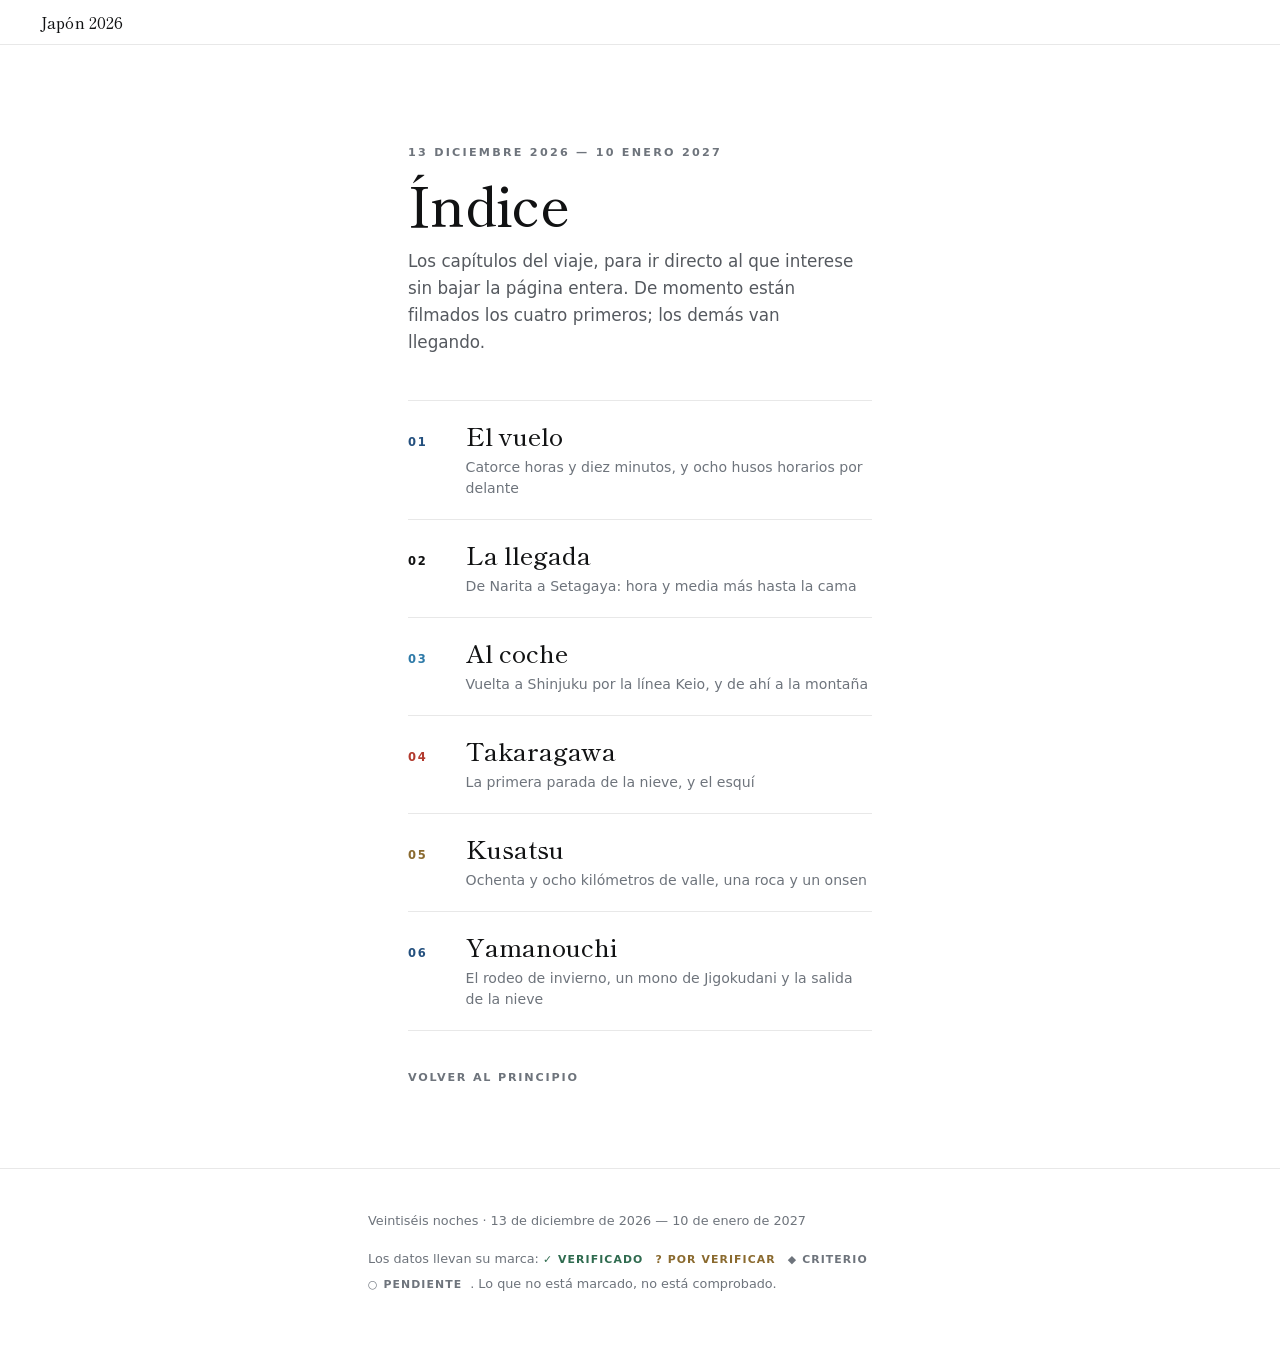
==== indice.html @ 64acca8c "Quita los fundidos del acto 6: en esta pelicula las cosas llegan, no aparecen Tercera ronda de Kiko " ====
<!doctype html>
<html lang="es">
<head>
<meta charset="utf-8">
<meta name="viewport" content="width=device-width, initial-scale=1, viewport-fit=cover">
<title>Índice · Viaje a Japón 2026</title>
<meta name="description" content="Los capítulos del viaje, para ir directo al que interese sin bajar la página entera.">
<meta name="color-scheme" content="light">
<meta name="theme-color" content="#ffffff">
<link rel="preload" href="tipo/shippori-mincho-500-latin.woff2" as="font" type="font/woff2" crossorigin>
<link rel="stylesheet" href="css/base.css?v=d2b235f8">
<link rel="stylesheet" href="css/texto.css?v=d2b235f8">
</head>

<body class="pagina-indice">

<a class="saltar-al-contenido" href="#lista">Saltar al contenido</a>

<header class="barra visible posada">
  <p class="barra-titulo"><a href="index.html">Japón 2026</a></p>
</header>

<main class="indice">
  <div class="indice-cabecera">
    <p class="sobre">13 diciembre 2026 &mdash; 10 enero 2027</p>
    <h1>Índice</h1>
    <p class="entradilla">Los capítulos del viaje, para ir directo al que interese sin bajar la
      página entera. De momento están filmados los cuatro primeros; los demás van llegando.</p>
  </div>

  <ol class="lista-capitulos" id="lista">
    <li>
      <a href="index.html#vuelo">
        <span class="n">01</span>
        <span class="t">El vuelo</span>
        <span class="d">Catorce horas y diez minutos, y ocho husos horarios por delante</span>
      </a>
    </li>
    <li>
      <a href="index.html#llegada">
        <span class="n">02</span>
        <span class="t">La llegada</span>
        <span class="d">De Narita a Setagaya: hora y media más hasta la cama</span>
      </a>
    </li>
    <li>
      <a href="index.html#al-coche">
        <span class="n">03</span>
        <span class="t">Al coche</span>
        <span class="d">Vuelta a Shinjuku por la línea Keio, y de ahí a la montaña</span>
      </a>
    </li>
    <li>
      <a href="index.html#takaragawa">
        <span class="n">04</span>
        <span class="t">Takaragawa</span>
        <span class="d">La primera parada de la nieve, y el esquí</span>
      </a>
    </li>
    <li>
      <a href="index.html#kusatsu">
        <span class="n">05</span>
        <span class="t">Kusatsu</span>
        <span class="d">Ochenta y ocho kilómetros de valle, una roca y un onsen</span>
      </a>
    </li>
    <li>
      <a href="index.html#yamanouchi">
        <span class="n">06</span>
        <span class="t">Yamanouchi</span>
        <span class="d">El rodeo de invierno, un mono de Jigokudani y la salida de la nieve</span>
      </a>
    </li>
  </ol>

  <p class="indice-pie"><a href="index.html">Volver al principio</a></p>
</main>

<footer class="pie">
  <p>Veintiséis noches · 13 de diciembre de 2026 &mdash; 10 de enero de 2027</p>
  <p class="pie-nota">Los datos llevan su marca: <span class="marca m-ok">✓ verificado</span>
    <span class="marca m-duda">? por verificar</span>
    <span class="marca m-crit">◆ criterio</span>
    <span class="marca m-pend">○ pendiente</span>. Lo que no está marcado, no está comprobado.</p>
</footer>

</body>
</html>
---- css/base.css ----
@charset "utf-8";
/* ==========================================================================
   base.css · Tokens, tipografía y los muebles de siempre
   --------------------------------------------------------------------------
   Normas que aplica: web-nueva/NORMAS.md § 1 (blanco impoluto, nada
   cuadriculado) y § 6 (accesibilidad).
   🚨 Tema claro y solo claro, aunque el sistema pida oscuro. Lo decidió Kiko el
   15 de septiembre: «no lo dejes cambiar para respetar la estética».
   ========================================================================== */

@font-face {
  font-family: 'Shippori Mincho';
  src: url('../tipo/shippori-mincho-500-latin.woff2') format('woff2');
  font-weight: 500;
  font-style: normal;
  font-display: swap;
  unicode-range: U+0000-00FF, U+0131, U+0152-0153, U+2000-206F, U+20AC, U+2122, U+2212;
}

/* ==========================================================================
   1 · Tokens
   ========================================================================== */
:root {
  --papel: #ffffff;
  --papel-hondo: #fafafa;
  --tinta: #111213;
  --tinta-suave: #55595f;
  --tenue: #6e747c;
  --pelo: #e8e8e8;
  --pelo-fuerte: #d4d4d4;

  --acento: #24507e;
  --ok: #2f6b4f;
  --duda: #8a6a2f;
  --crit: #6e747c;
  --pend: #6e747c;

  --f-display: 'Shippori Mincho', 'Hiragino Mincho ProN', 'Yu Mincho', Georgia, 'Times New Roman', serif;
  --f-texto: system-ui, -apple-system, 'Segoe UI', Roboto, 'Helvetica Neue', Arial, sans-serif;

  --medida: 34rem;
  --aire: clamp(4rem, 12vh, 9rem);
  --lado: clamp(1.25rem, 6vw, 2.5rem);

  /* 🚨 LA LÍNEA DEL SUELO DEL DIBUJO, y vive aquí arriba porque la usan DOS
     sitios que no se ven entre sí: la capa del dibujo (#dibujo, donde se apoyan
     el tren, el coche y los árboles) y el texto de los actos, que tiene que
     saber dónde acaba el paisaje para ponerse debajo y no encima.
     Estaba solo en la capa del dibujo, y desde el texto var(--suelo) no
     resolvía: caía siempre en su valor de reserva, así que el lazo entre las
     dos cosas era mentira aunque el código dijera lo contrario. */
  --suelo: 68%;

  /* 🚨 Y LO ALTO QUE ES EL PAISAJE, por el mismo motivo exacto. Es la altura de
     las bandas de fondo —la ciudad, el bosque y el bosque nevado—, que cuelgan
     hacia arriba desde la línea del suelo. La declara `.d-fondo` en
     actos/03-al-coche.css y la necesita también el texto del acto 5, que en ese
     acto NO puede ponerse debajo del suelo —ahí el suelo es el borde de abajo
     de la pantalla y no hay debajo— y tiene que ponerse por encima de las
     copas. Escrito dos veces, el día que el bosque cambie de alto el texto se
     queda dentro de los árboles y nadie sabe por qué.
     Va en vmin, como todo el dibujo: ver la nota de la unidad en 03-al-coche.css.
     🚨 Y NO SE TOCA SOLA: el ancho de cada copia de banda (118,2u) sale de esta
     altura por la proporción 600/274 de su viewBox. Si esto cambia, cambia
     `.d-banda svg` en 03-al-coche.css o el bucle del fondo se ve. */
  --banda-alto: 54vmin;

  /* El mapa: línea de pelo, nunca mancha */
  --mapa-linea: #c9ced6;
  --mapa-costa: #a9b2bd;
}

/* Acentos por capítulo — solo trazos y detalles, nunca fondos (§ 1) */
[data-cap='nieve']  { --acento: #2e7aa8; }
[data-cap='kioto']  { --acento: #b23a2e; }
[data-cap='anno']   { --acento: #8a6a2f; }
[data-cap='vuelta'] { --acento: #24507e; }

/* ==========================================================================
   2 · Base
   ========================================================================== */
*, *::before, *::after { box-sizing: border-box; }

html {
  overflow-x: clip;               /* clip y no hidden: hidden rompe position:sticky */
  scroll-behavior: smooth;
  -webkit-text-size-adjust: 100%;
}

body {
  margin: 0;
  background: var(--papel);
  color: var(--tinta);
  font-family: var(--f-texto);
  font-size: 1.0625rem;
  line-height: 1.65;
  -webkit-font-smoothing: antialiased;
  overflow-x: clip;
}

h1, h2, h3 {
  font-family: var(--f-display);
  font-weight: 500;
  line-height: 1.1;
  margin: 0;
  letter-spacing: -0.012em;
  text-wrap: balance;
}
p { margin: 0; }
ul, ol { margin: 0; padding-left: 1.1rem; }
li + li { margin-top: .5rem; }

a { color: var(--acento); text-underline-offset: .18em; }

:where(a, button, summary):focus-visible {
  outline: 2px solid var(--acento);
  outline-offset: 3px;
  border-radius: 1px;
}

.saltar-al-contenido {
  position: absolute;
  left: -9999px;
  top: 0;
  background: var(--papel);
  color: var(--tinta);
  padding: .8rem 1.1rem;
  z-index: 100;
}
.saltar-al-contenido:focus { left: .5rem; top: .5rem; }

/* Eyebrow: versalitas pequeñas, el recurso tipográfico en vez de etiquetas */
.sobre {
  font-size: .7rem;
  letter-spacing: .2em;
  text-transform: uppercase;
  color: var(--tenue);
  font-weight: 600;
}
.sobre .num {
  color: var(--acento);
  margin-right: .5rem;
  font-variant-numeric: tabular-nums;
}

/* ==========================================================================
   3 · Sin JavaScript
   --------------------------------------------------------------------------
   🚨 Desde el 16 de septiembre la web NECESITA JavaScript: es una película de
   scroll y no puede existir sin él (NORMAS § 11.2). Lo que no puede pasar nunca
   es que salga una pantalla en blanco, así que esto lo explica y lleva al
   índice, que sí es un documento normal.
   ========================================================================== */
.sin-js {
  position: relative;
  z-index: 60;
  max-width: var(--medida);
  margin: 0 auto;
  padding: 7rem var(--lado) 2rem;
  border-bottom: 1px solid var(--pelo);
  color: var(--tinta-suave);
}
.sin-js p + p { margin-top: .8rem; }

/* ==========================================================================
   4 · Barra
   ========================================================================== */
.barra {
  position: fixed;
  inset: 0 0 auto 0;
  z-index: 40;
  display: flex;
  align-items: center;
  justify-content: space-between;
  gap: 1rem;
  padding: .6rem var(--lado);
  padding-top: max(.6rem, env(safe-area-inset-top));
  background: color-mix(in srgb, var(--papel) 88%, transparent);
  backdrop-filter: blur(10px);
  border-bottom: 1px solid transparent;
  transition: opacity .4s ease, transform .4s ease, border-color .4s ease;
}
.barra-titulo {
  font-family: var(--f-display);
  font-size: .95rem;
  letter-spacing: .01em;
}
.barra-titulo a { color: var(--tinta); text-decoration: none; }
.barra.posada { border-bottom-color: var(--pelo); }

/* Durante la portada estorba: solo se esconde si el JavaScript está vivo */
.anim .barra { opacity: 0; transform: translateY(-100%); pointer-events: none; }
.anim .barra.visible { opacity: 1; transform: none; pointer-events: auto; }

/* ==========================================================================
   5 · Raíl de progreso
   ========================================================================== */
.rail {
  position: fixed;
  right: max(.55rem, env(safe-area-inset-right));
  top: 50%;
  transform: translateY(-50%);
  z-index: 30;
  opacity: 0;
  transition: opacity .4s ease;
  pointer-events: none;
}
.rail.visible { opacity: 1; pointer-events: auto; }
/* Por debajo de 360 px no cabe sin tocar el texto: fuera */
@media (max-width: 22.5rem) { .rail { display: none; } }
.rail ol { list-style: none; margin: 0; padding: 0; }
.rail li + li { margin-top: 0; }
.rail a {
  display: flex;
  align-items: center;
  justify-content: flex-end;
  gap: .55rem;
  padding: .42rem .3rem;
  text-decoration: none;
  color: var(--tenue);
}
.rail a::after {
  content: '';
  width: 5px;
  height: 5px;
  border-radius: 50%;
  background: var(--pelo-fuerte);
  transition: background .3s ease, transform .3s ease;
}
/* En móvil el raíl es SOLO puntos: la etiqueta se comía el contenido de al lado */
.rail a span {
  position: absolute;
  width: 1px;
  height: 1px;
  overflow: hidden;
  clip-path: inset(50%);
  white-space: nowrap;
}
.rail a[aria-current='true']::after { background: var(--acento); transform: scale(1.7); }
.rail a[aria-current='true'] { color: var(--tinta); }

/* ==========================================================================
   6 · Pie
   ========================================================================== */
.pie {
  position: relative;
  z-index: 2;
  background: var(--papel);
  border-top: 1px solid var(--pelo);
  margin-top: var(--aire);
  padding: 2.6rem var(--lado) calc(3rem + env(safe-area-inset-bottom));
  color: var(--tenue);
  font-size: .8rem;
}
.pie > * { max-width: var(--medida); margin-inline: auto; }
.pie-nota { margin-top: .9rem; line-height: 2; }
.pie-nota .marca { margin-left: 0; margin-right: .5rem; }

/* ==========================================================================
   7 · Pantallas grandes
   ========================================================================== */
@media (min-width: 60rem) {
  body { font-size: 1.1rem; }
  .rail { right: 1.6rem; }
  .rail a span {
    position: static;
    width: auto;
    height: auto;
    clip-path: none;
    overflow: visible;
    font-size: .65rem;
    letter-spacing: .14em;
    text-transform: uppercase;
    font-weight: 600;
    opacity: 0;
    transform: translateX(.4rem);
    transition: opacity .3s ease, transform .3s ease;
  }
  .rail a[aria-current='true'] span,
  .rail:hover a span,
  .rail a:focus-visible span { opacity: 1; transform: none; }
}

/* ==========================================================================
   8 · Movimiento reducido (§ 6)
   --------------------------------------------------------------------------
   La película se detiene y la página se recorre entera leyendo. Esta norma se
   queda porque es accesibilidad, no purismo.
   ========================================================================== */
@media (prefers-reduced-motion: reduce) {
  html { scroll-behavior: auto; }
  *, *::before, *::after {
    animation-duration: .001ms !important;
    animation-iteration-count: 1 !important;
    transition-duration: .001ms !important;
  }
}
---- css/texto.css ----
@charset "utf-8";
/* ==========================================================================
   texto.css · Los datos, las marcas y los capítulos que aún no son película
   --------------------------------------------------------------------------
   🚨 Aquí manda el blanco impoluto de NORMAS § 1, sin excepciones: ni tarjetas,
   ni rejillas, ni fondos de color, ni tablas con celdas marcadas. El color de
   caricatura entra en el dibujo, no en el texto → § 1, «dónde entra el color».
   ========================================================================== */

/* ==========================================================================
   1 · Marcas de fiabilidad — texto con color, sin fondo ni recuadro
   ========================================================================== */
.marca {
  font-size: .68rem;
  letter-spacing: .1em;
  text-transform: uppercase;
  font-weight: 600;
  white-space: nowrap;
  margin-left: .35rem;
}
.m-ok   { color: var(--ok); }
.m-duda { color: var(--duda); }
.m-crit { color: var(--crit); }
.m-pend { color: var(--pend); }

/* ==========================================================================
   2 · Filas de pelo: una línea de 1 px y aire, nunca una tabla con celdas
   ========================================================================== */
.filas { margin: 0; }
.fila {
  border-top: 1px solid var(--pelo);
  padding-block: .95rem;
}
.fila dt {
  font-size: .7rem;
  letter-spacing: .16em;
  text-transform: uppercase;
  color: var(--tenue);
  font-weight: 600;
}
.fila dd {
  margin: .25rem 0 0;
  color: var(--tinta);
}
@media (min-width: 40rem) {
  .fila {
    display: grid;
    grid-template-columns: 9rem 1fr;
    gap: 1.6rem;
    align-items: baseline;
  }
  .fila dd { margin-top: 0; }
}

/* ==========================================================================
   3 · Aviso: una regla al margen, no una tarjeta
   ========================================================================== */
.aviso {
  margin-top: 2rem;
  padding-left: 1.1rem;
  border-left: 2px solid var(--acento);
  color: var(--tinta-suave);
  font-size: .97rem;
}
.aviso strong { color: var(--tinta); }

/* ==========================================================================
   4 · Trayecto: los dos extremos de un vuelo, sin caja ninguna
   ========================================================================== */
.trayecto {
  display: flex;
  align-items: flex-start;
  justify-content: space-between;
  gap: .75rem;
  margin-bottom: 2.6rem;
}
.punta { min-width: 0; }
.trayecto .punta:last-of-type { text-align: right; }
.iata {
  font-family: var(--f-display);
  font-size: clamp(1.5rem, 7vw, 2rem);
  letter-spacing: .06em;
  color: var(--tenue);
  line-height: 1;
}
.hora {
  font-size: clamp(1.9rem, 9vw, 2.6rem);
  font-weight: 300;
  letter-spacing: -.02em;
  font-variant-numeric: tabular-nums;
  line-height: 1.15;
  margin-top: .2rem;
}
.sitio {
  font-size: .78rem;
  color: var(--tenue);
  line-height: 1.45;
  margin-top: .25rem;
}
.flecha {
  color: var(--acento);
  font-size: 1.1rem;
  padding-top: 1.9rem;
  flex: 0 0 auto;
}
.duda {
  font-size: .5em;
  color: var(--duda);
  vertical-align: super;
  font-weight: 600;
}

/* ==========================================================================
   5 · Los capítulos que todavía no son película
   --------------------------------------------------------------------------
   Van dentro de `.documento`, que lleva fondo blanco: al subir tapa el
   escenario fijo de la película, y el paso de una cosa a otra queda limpio.
   ========================================================================== */
.documento {
  position: relative;
  z-index: 2;
  background: var(--papel);
}

.cap {
  position: relative;
  max-width: var(--medida);
  margin-inline: auto;
  padding-block: var(--aire);
  padding-inline: var(--lado);
  scroll-margin-top: 4rem;
}
.cap + .cap::before {
  content: '';
  position: absolute;
  top: 0;
  left: var(--lado);
  width: 2.2rem;
  height: 1px;
  background: var(--pelo-fuerte);
}

/* Aparición al entrar. Solo con el JavaScript vivo */
.anim .cap { opacity: 0; transform: translateY(14px); transition: opacity .7s ease, transform .7s ease; }
.anim .cap.dentro { opacity: 1; transform: none; }

.cap-cabecera { margin-bottom: 2.4rem; }
.cap h2 {
  font-size: clamp(1.9rem, 8.5vw, 2.9rem);
  margin-block: .7rem .9rem;
}
.entradilla {
  color: var(--tinta-suave);
  font-size: 1.05rem;
  line-height: 1.6;
  max-width: 28rem;
}
.texto { margin-top: 1.6rem; color: var(--tinta-suave); }
.texto strong { color: var(--tinta); font-weight: 600; }
.vacio { color: var(--tenue); font-style: italic; }

/* ==========================================================================
   6 · Lo pendiente, plegado (§ 3)
   ========================================================================== */
.pendiente {
  margin-top: 2.8rem;
  border-top: 1px solid var(--pelo);
}
.pendiente summary {
  list-style: none;
  cursor: pointer;
  padding-top: 1rem;
  display: flex;
  align-items: center;
  gap: .6rem;
  font-size: .7rem;
  letter-spacing: .16em;
  text-transform: uppercase;
  font-weight: 600;
  color: var(--tenue);
}
.pendiente summary::-webkit-details-marker { display: none; }
.pendiente summary::before {
  content: '';
  width: .62rem;
  height: .62rem;
  flex: 0 0 auto;
  border-left: 1.5px solid currentColor;
  border-bottom: 1.5px solid currentColor;
  transform: rotate(-45deg) translate(.1em, -.1em);
  transition: transform .25s ease;
}
.pendiente[open] summary::before { transform: rotate(135deg) translate(-.05em, -.05em); }
.pendiente summary:hover { color: var(--tinta); }
.pendiente-cuerpo {
  padding-top: 1.1rem;
  color: var(--tinta-suave);
  font-size: .95rem;
}
.pendiente-cuerpo strong { color: var(--tinta); font-weight: 600; }

/* ==========================================================================
   7 · Ambientación de los capítulos de texto
   ========================================================================== */
.ambiente {
  position: sticky;
  top: 0;
  height: 0;
  z-index: -1;
  pointer-events: none;
}
.ambiente svg { position: absolute; display: block; }

.ambiente-nieve svg {
  top: 0;
  left: 50%;
  transform: translateX(-50%);
  width: 100vw;
  height: clamp(48px, 9vh, 86px);
}
/* El hielo baja con el scroll: el valor ya viene suavizado, sin transición */
.ambiente-nieve .hielo {
  fill: var(--acento);
  opacity: .13;
  transform: translateY(calc((1 - var(--p-cap, 1)) * -100%));
}

.ambiente-kioto svg {
  top: 8vh;
  right: calc(var(--lado) * -0.9);
  width: min(34vw, 12rem);
  height: auto;
}
/* La pagoda se dibuja sola al bajar. Sin --len sale entera y ya */
.ambiente-kioto .pagoda path {
  fill: none;
  stroke: var(--acento);
  stroke-width: 2.2;
  stroke-linecap: round;
  stroke-linejoin: round;
  opacity: .2;
  stroke-dasharray: var(--len);
  stroke-dashoffset: calc(var(--len) * (1 - var(--p-cap, 1)));
}

.ambiente-anno svg {
  top: 6vh;
  left: 50%;
  transform: translateX(-50%);
  width: min(86vw, 26rem);
  height: auto;
}
.ambiente-anno .sol {
  fill: none;
  stroke: var(--acento);
  stroke-width: 1.4;
  opacity: .22;
  transform-origin: 200px 150px;
  transform: scale(calc(.72 + var(--p-cap, 1) * .28));
}

/* ==========================================================================
   8 · Pantallas grandes — la misma columna con más aire, no otro diseño
   ========================================================================== */
@media (min-width: 60rem) {
  .cap { max-width: 38rem; }
  /* Sangrados que cambian por capítulo: aire asimétrico, no rejilla */
  .cap:nth-of-type(odd)  { margin-left: calc(50% - 21rem); margin-right: auto; }
  .cap:nth-of-type(even) { margin-left: calc(50% - 17rem); margin-right: auto; }
}

@media (prefers-reduced-motion: reduce) {
  .anim .cap { opacity: 1; transform: none; }
}

/* ==========================================================================
   9 · La página de índice
   Misma voz que el resto: filas de pelo y aire, ninguna caja
   ========================================================================== */
.indice {
  max-width: var(--medida);
  margin-inline: auto;
  padding-inline: var(--lado);
  padding-top: clamp(5rem, 16vh, 9rem);
  padding-bottom: 2rem;
}
.indice-cabecera { margin-bottom: 2.8rem; }
.indice h1 {
  font-size: clamp(2.4rem, 11vw, 3.4rem);
  margin-block: .7rem .9rem;
}

.lista-capitulos {
  list-style: none;
  margin: 0;
  padding: 0;
}
.lista-capitulos li { margin: 0; }
.lista-capitulos a {
  display: grid;
  grid-template-columns: 2.6rem 1fr;
  gap: .1rem 1rem;
  align-items: baseline;
  padding-block: 1.25rem;
  border-top: 1px solid var(--pelo);
  text-decoration: none;
  color: var(--tinta);
}
.lista-capitulos li:last-child a { border-bottom: 1px solid var(--pelo); }
.lista-capitulos .n {
  font-size: .72rem;
  letter-spacing: .14em;
  color: var(--acento);
  font-weight: 600;
  font-variant-numeric: tabular-nums;
}
.lista-capitulos .t {
  font-family: var(--f-display);
  font-size: 1.55rem;
  line-height: 1.15;
}
.lista-capitulos .d {
  grid-column: 2;
  color: var(--tenue);
  font-size: .88rem;
  line-height: 1.5;
  margin-top: .2rem;
}
.lista-capitulos a:hover .t { color: var(--acento); }

/* Cada capítulo con su acento, igual que en la película */
.lista-capitulos li:nth-child(1) a { --acento: #24507e; }
.lista-capitulos li:nth-child(2) a { --acento: #111213; }
.lista-capitulos li:nth-child(3) a { --acento: #2e7aa8; }
.lista-capitulos li:nth-child(4) a { --acento: #b23a2e; }
.lista-capitulos li:nth-child(5) a { --acento: #8a6a2f; }
.lista-capitulos li:nth-child(6) a { --acento: #24507e; }

.indice-pie {
  margin-top: 2.4rem;
  font-size: .7rem;
  letter-spacing: .16em;
  text-transform: uppercase;
  font-weight: 600;
}
.indice-pie a { color: var(--tenue); text-decoration: none; }
.indice-pie a:hover { color: var(--tinta); }

.pagina-indice .pie { margin-top: 3rem; }

/* ==========================================================================
   El cierre · donde se corta la película
   --------------------------------------------------------------------------
   🚨 OCUPA UNA PANTALLA ENTERA, y no es por estética.
   El dibujo del último acto se desvanece a lo largo de la pantalla siguiente a
   su final (ver --fin en js/principal.js). Con los capítulos de texto quitados,
   detrás del acto 3 solo quedaban 487 px de scroll: el coche se quedaba a tres
   cuartos de opacidad en el último píxel de la página, sin llegar a irse nunca.
   Con una pantalla entera, el desvanecido termina y la web acaba en blanco.
   🚨 Cada acto nuevo hereda esto: el cierre va SIEMPRE detrás del último acto.
   ========================================================================== */
.cierre {
  min-height: 100svh;
  display: grid;
  align-content: center;
  max-width: var(--medida);
  margin-inline: auto;
  padding-inline: var(--lado);
  position: relative;
  z-index: 1;
}
.cierre h2 {
  font-family: var(--f-texto);
  margin-bottom: .8rem;
}
.cierre p {
  color: var(--tinta-suave);
  line-height: 1.65;
  text-wrap: pretty;
}
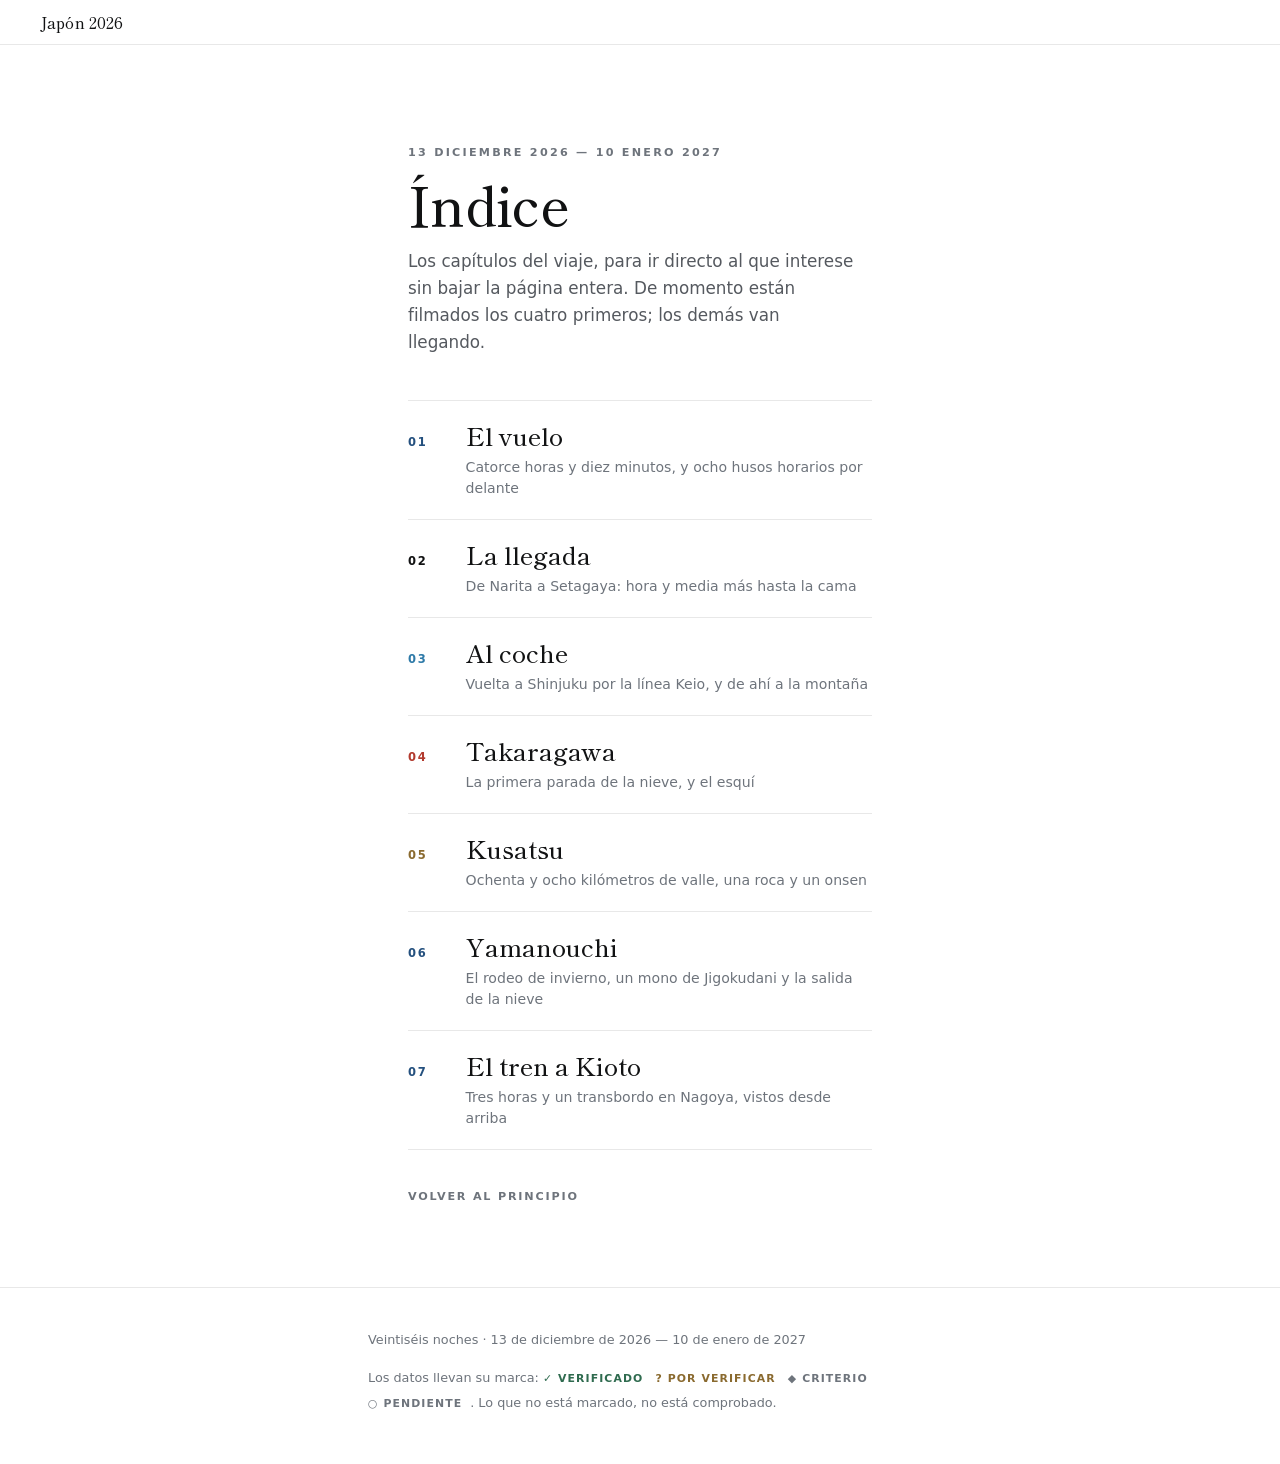
==== commit dc5f378b: "Sube la camara: el acto 7 mira los trenes desde arriba El guion pedia un tren «visto desde en vertic" ====
--- a/indice.html
+++ b/indice.html
@@ -8,8 +8,8 @@
 <meta name="color-scheme" content="light">
 <meta name="theme-color" content="#ffffff">
 <link rel="preload" href="tipo/shippori-mincho-500-latin.woff2" as="font" type="font/woff2" crossorigin>
-<link rel="stylesheet" href="css/base.css?v=d2b235f8">
-<link rel="stylesheet" href="css/texto.css?v=d2b235f8">
+<link rel="stylesheet" href="css/base.css?v=0191c20d">
+<link rel="stylesheet" href="css/texto.css?v=0191c20d">
 </head>
 
 <body class="pagina-indice">
@@ -71,6 +71,13 @@
         <span class="d">El rodeo de invierno, un mono de Jigokudani y la salida de la nieve</span>
       </a>
     </li>
+    <li>
+      <a href="index.html#tren">
+        <span class="n">07</span>
+        <span class="t">El tren a Kioto</span>
+        <span class="d">Tres horas y un transbordo en Nagoya, vistos desde arriba</span>
+      </a>
+    </li>
   </ol>
 
   <p class="indice-pie"><a href="index.html">Volver al principio</a></p>
